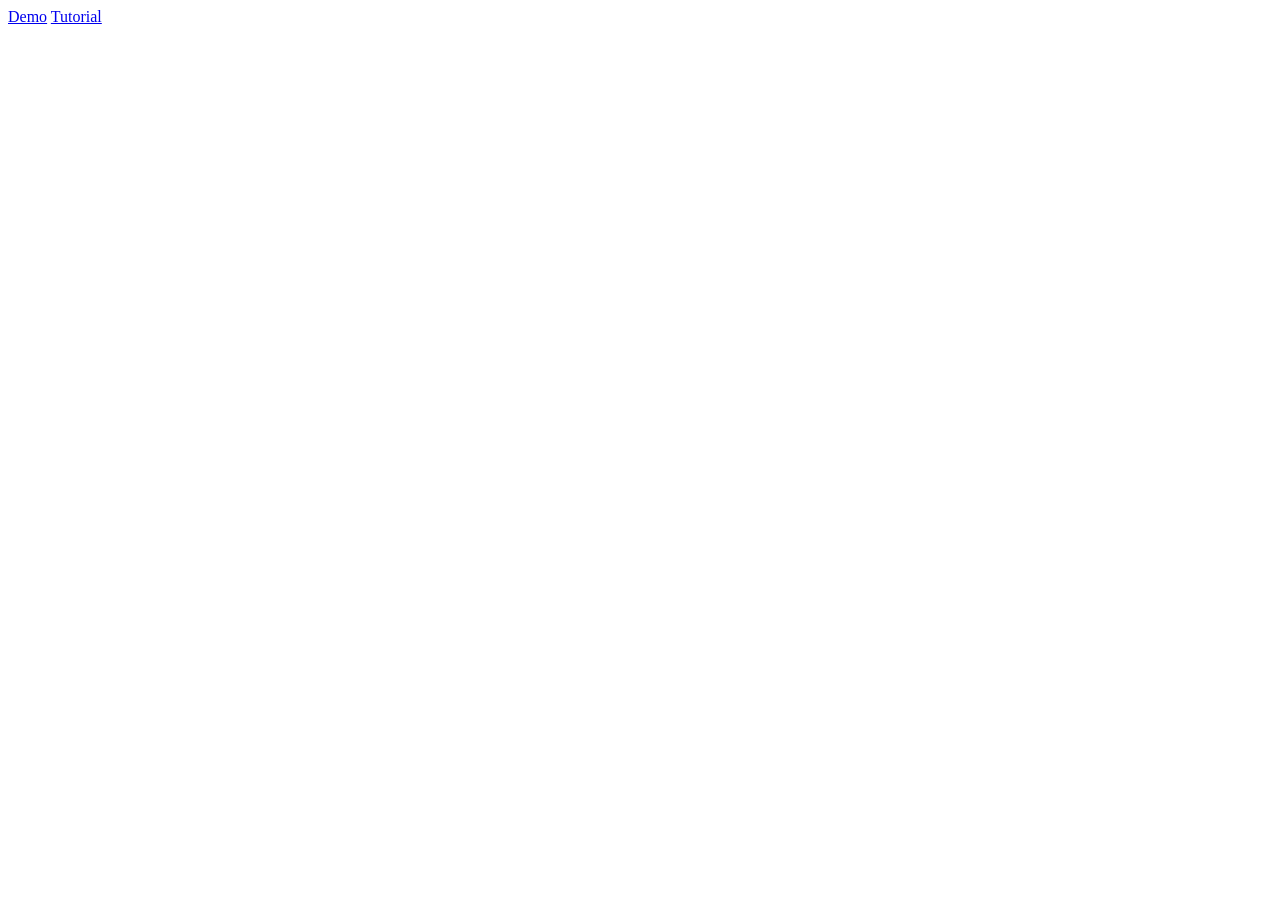
==== index.html @ 5a4e75f4 "Folder structure" ====
<!DOCTYPE html>
<html lang="en">
<head>
    <meta charset="UTF-8">
    <meta name="viewport" content="width=device-width, initial-scale=1.0">
    <title>Puzzle Introduction</title>
</head>
<body>
    <a href="/demo/index.html">Demo</a>
    <a href="/tutorial/index.html">Tutorial</a>
    
</body>
</html>
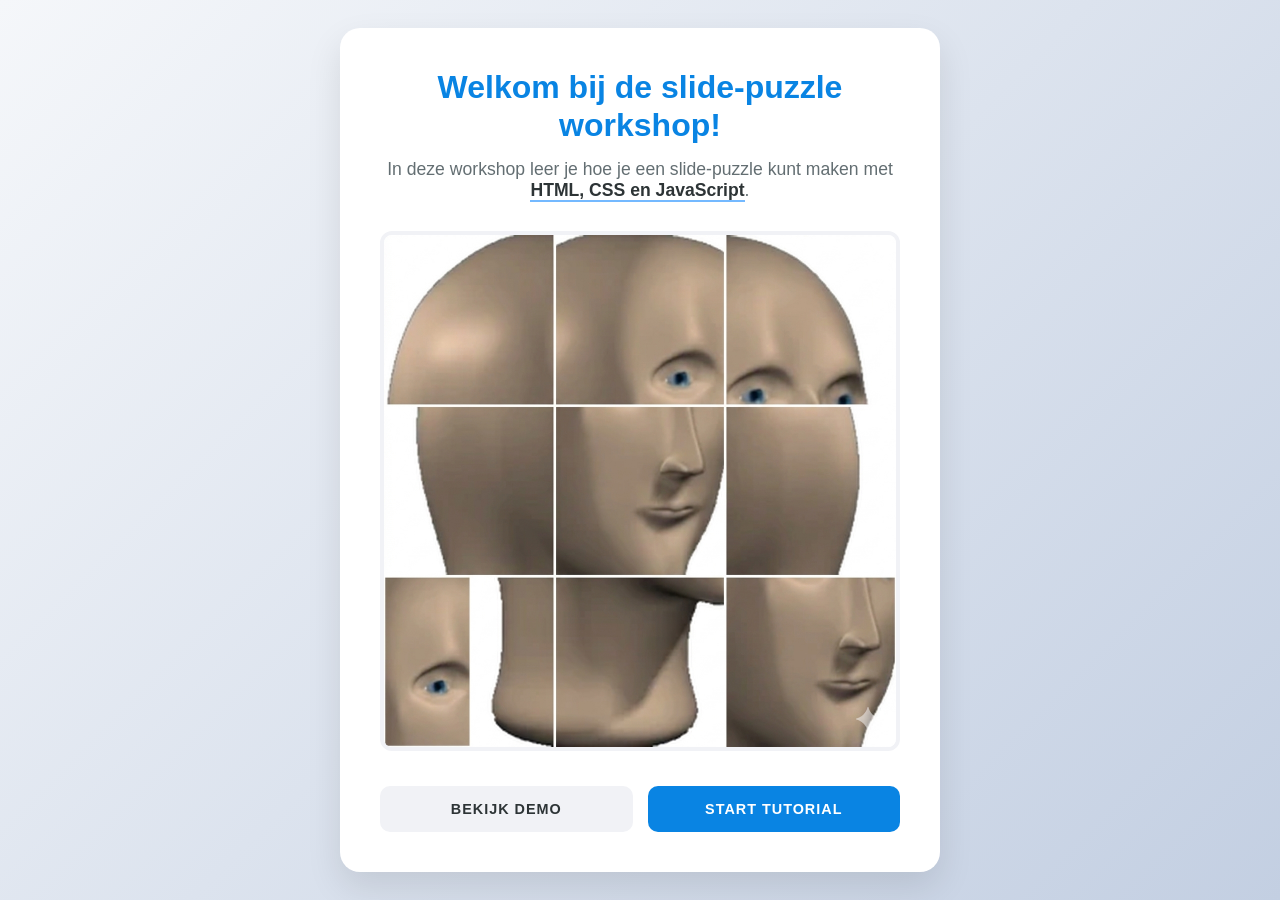
==== commit b0ec1644: "Changed structure for Github Pages" ====
--- a/index.html
+++ b/index.html
@@ -3,11 +3,24 @@
 <head>
     <meta charset="UTF-8">
     <meta name="viewport" content="width=device-width, initial-scale=1.0">
+    <link rel="stylesheet" href="../css/homepage.css">
     <title>Puzzle Introduction</title>
 </head>
 <body>
-    <a href="/demo/index.html">Demo</a>
-    <a href="/tutorial/index.html">Tutorial</a>
-    
+    <div class="container">
+        <header>
+            <h1>Welkom bij de slide-puzzle workshop!</h1>
+            <p>In deze workshop leer je hoe je een slide-puzzle kunt maken met <strong>HTML, CSS en JavaScript</strong>.</p>
+        </header>
+
+        <div class="image-wrapper">
+            <img src="./assets/puzzle-homepage.png" alt="Slide Puzzle Voorbeeld" class="voorbeeld-afbeelding">
+        </div>
+
+        <nav class="links">
+            <a href="../demo/index.html" class="btn btn-demo">Bekijk Demo</a>
+            <a href="../tutorial/index.html" class="btn btn-tutorial">Start Tutorial</a>
+        </nav>
+    </div>
 </body>
 </html>
--- a/css/homepage.css
+++ b/css/homepage.css
@@ -0,0 +1,100 @@
+* {
+    margin: 0;
+    padding: 0;
+    box-sizing: border-box;
+}
+
+body {
+    font-family: 'Segoe UI', Roboto, Helvetica, Arial, sans-serif;
+    background: linear-gradient(135deg, #f5f7fa 0%, #c3cfe2 100%);
+    min-height: 100vh;
+    display: flex;
+    justify-content: center;
+    align-items: center;
+    color: #2d3436;
+    padding: 20px;
+}
+
+.container {
+    background: #ffffff;
+    max-width: 600px;
+    width: 100%;
+    padding: 40px;
+    border-radius: 20px;
+    box-shadow: 0 15px 35px rgba(0, 0, 0, 0.1);
+    text-align: center;
+}
+
+h1 {
+    font-size: 2rem;
+    color: #0984e3;
+    margin-bottom: 15px;
+    line-height: 1.2;
+}
+
+p {
+    font-size: 1.1rem;
+    color: #636e72;
+    margin-bottom: 30px;
+}
+
+strong {
+    color: #2d3436;
+    border-bottom: 2px solid #74b9ff;
+}
+
+.image-wrapper {
+    margin-bottom: 35px;
+    border-radius: 12px;
+    overflow: hidden;
+    border: 4px solid #f1f2f6;
+}
+
+.voorbeeld-afbeelding {
+    width: 100%;
+    height: auto;
+    display: block;
+    transition: transform 0.3s ease;
+}
+
+.voorbeeld-afbeelding:hover {
+    transform: scale(1.05);
+}
+
+.links {
+    display: flex;
+    gap: 15px;
+    justify-content: center;
+}
+
+.btn {
+    flex: 1;
+    padding: 15px 25px;
+    text-decoration: none;
+    border-radius: 10px;
+    font-weight: bold;
+    transition: all 0.3s ease;
+    text-transform: uppercase;
+    font-size: 0.9rem;
+    letter-spacing: 1px;
+}
+
+.btn-demo {
+    background-color: #f1f2f6;
+    color: #2d3436;
+}
+
+.btn-demo:hover {
+    background-color: #dfe6e9;
+    transform: translateY(-2px);
+}
+
+.btn-tutorial {
+    background-color: #0984e3;
+    color: white;
+}
+
+.btn-tutorial:hover {
+    background-color: #74b9ff;
+    transform: translateY(-2px);
+}
